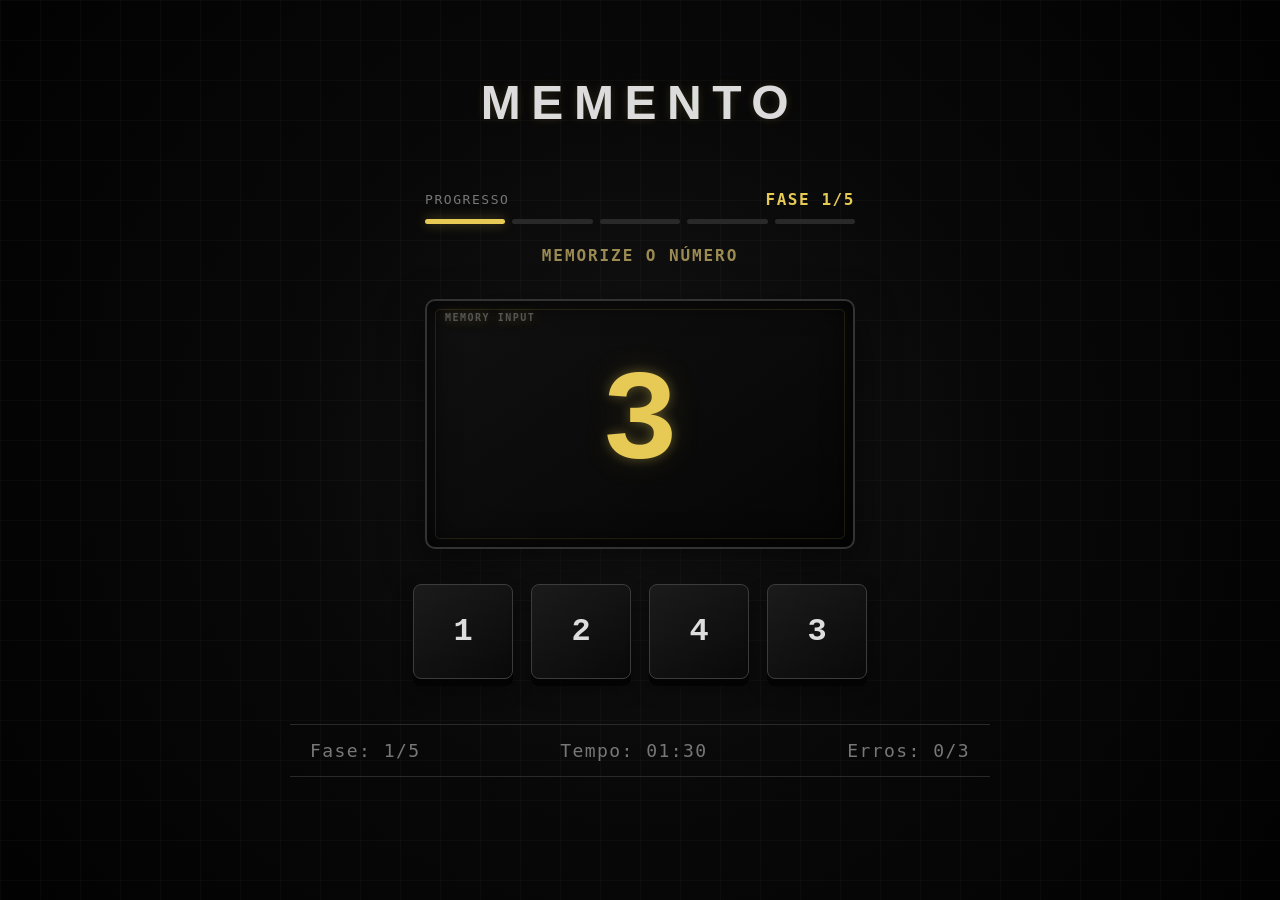
==== jogo.html @ ed1f8654 "barra de progresso das fases adicionado e bugs visuais corrigidos" ====
<!DOCTYPE html>
<html lang="pt-BR">
<head>
    <meta charset="UTF-8">
    <meta name="viewport" content="width=device-width, initial-scale=1.0">
    <title>MEMENTO — Jogo</title>
    <link rel="stylesheet" href="css/style.css">
</head>
<body>
    <main class="screen game-screen">

        <h1 class="game-title">MEMENTO</h1>

        <!-- PROGRESSO DAS FASES -->
        <section class="phase-progress" aria-label="Progresso do jogo">
            <div class="phase-heading">
                <span>PROGRESSO</span>
                <strong id="fase-destaque">FASE 1/5</strong>
            </div>

            <div class="phase-track" id="progresso-fases">
                <span class="phase-segment active"></span>
                <span class="phase-segment"></span>
                <span class="phase-segment"></span>
                <span class="phase-segment"></span>
                <span class="phase-segment"></span>
            </div>
        </section>

        <!-- FEEDBACK VISUAL -->
        <div id="feedback-jogo"
             class="game-feedback"
             role="status"
             aria-live="polite">
            PREPARE-SE
        </div>

        <!-- DISPLAY PRINCIPAL -->
        <div id="numero-display" class="display">1</div>

        <!-- BOTÕES -->
        <div class="buttons">
            <button class="number-button" type="button">1</button>
            <button class="number-button" type="button">2</button>
            <button class="number-button" type="button">3</button>
            <button class="number-button" type="button">4</button>
        </div>

        <!-- INFORMAÇÕES -->
        <div class="game-info">
            <span id="fase">Fase: 1/5</span>
            <span id="timer">Tempo: 01:30</span>
            <span id="erros">Erros: 0/3</span>
        </div>

    </main>

    <script src="js/jogo.js"></script>
</body>
</html>
---- css/style.css ----
* {
    box-sizing: border-box;
}

html,
body {
    margin: 0;
    min-height: 100%;
}

body {
    min-height: 100vh;
    background:
        radial-gradient(
            circle at center,
            #151515 0%,
            #080808 45%,
            #020202 100%
        );
    color: #f2f2f2;
    font-family:
        "Segoe UI",
        Arial,
        Helvetica,
        sans-serif;
}


/*ESTRUTURA PRINCIPAL*/

.screen {
    min-height: 100vh;
    width: 100%;

    display: flex;
    flex-direction: column;
    align-items: center;

    position: relative;
    overflow: hidden;

    padding: 30px 20px;
}


/*Grade no fundo*/

.screen::before {
    content: "";

    position: absolute;
    inset: 0;

    background-image:
        linear-gradient(
            rgba(255, 255, 255, 0.025) 1px,
            transparent 1px
        ),
        linear-gradient(
            90deg,
            rgba(255, 255, 255, 0.025) 1px,
            transparent 1px
        );

    background-size: 40px 40px;

    pointer-events: none;
}


/*MENU PRINCIPAL*/

.title,
.game-title,
.result-title,
.rank-title {

    font-family:
        "Segoe UI",
        Arial,
        sans-serif;

    font-weight: 800;

    letter-spacing: 0.22em;

    text-transform: uppercase;

    text-shadow:
        0 0 10px rgba(230, 202, 85, 0.15);

    position: relative;
    z-index: 1;
}


.title {

    font-size: clamp(48px, 8vw, 92px);

    line-height: 1;

    margin:
        14vh
        0
        0;

    color: #eeeeee;
}


/* Linha decorativa abaixo do título */

.title::after {

    content: "";

    display: block;

    width: 70%;

    height: 2px;

    margin:
        18px
        auto
        0;

    background:
        linear-gradient(
            90deg,
            transparent,
            #e6ca55,
            transparent
        );
}


/*VERSÃO*/

.version {

    position: absolute;

    top: 35px;
    right: 50px;

    color: #666;

    font-family:
        monospace;

    font-size: 14px;

    letter-spacing: 0.15em;

    z-index: 2;
}


/*MENU*/

.menu {

    display: flex;

    flex-direction: column;

    align-items: center;

    gap: 18px;

    margin-top: 80px;

    position: relative;

    z-index: 2;
}


.menu a,
.action {

    min-width: 240px;

    padding:
        16px
        30px;

    border: 1px solid #333;

    background:
        linear-gradient(
            180deg,
            #161616,
            #0b0b0b
        );

    color: #cfcfcf;

    text-decoration: none;

    text-align: center;

    font-family: monospace;

    font-size: 20px;

    font-weight: bold;

    letter-spacing: 0.18em;

    cursor: pointer;

    transition:
        transform .2s ease,
        color .2s ease,
        border-color .2s ease,
        box-shadow .2s ease,
        background .2s ease;
}


.menu a:hover,
.action:hover {

    color: #e6ca55;

    border-color: #e6ca55;

    background:
        linear-gradient(
            180deg,
            #1d1b13,
            #0d0d0d
        );

    transform:
        translateY(-3px);

    box-shadow:
        0 8px 25px rgba(230, 202, 85, 0.12);
}


.menu a:active,
.action:active {

    transform:
        translateY(2px);

    box-shadow:
        none;
}


/*FOOTER*/

.footer {

    position: absolute;

    bottom: 25px;

    color: #444;

    font-family: monospace;

    font-size: 12px;

    letter-spacing: 0.08em;

    text-align: center;

    z-index: 2;
}


/*JOGO*/

.game-title {

    font-size:
        clamp(28px, 4vw, 48px);

    margin-top: 5vh;

    color: #dcdcdc;
}


/*DISPLAY PRINCIPAL*/

.display {

    width:
        min(430px, 75vw);

    height:
        min(250px, 35vh);

    min-width: 260px;

    min-height: 170px;

    margin-top: 45px;

    display: flex;

    align-items: center;

    justify-content: center;

    position: relative;

    background:
        linear-gradient(
            145deg,
            #111,
            #050505
        );

    border:
        2px solid #333;

    border-radius: 10px;

    color: #e6ca55;

    font-family:
        "Courier New",
        monospace;

    font-size:
        clamp(80px, 10vw, 130px);

    font-weight: bold;

    text-shadow:
        0 0 12px rgba(230, 202, 85, 0.35),
        0 0 35px rgba(230, 202, 85, 0.12);

    box-shadow:
        inset 0 0 30px rgba(0, 0, 0, 0.9),
        0 15px 40px rgba(0, 0, 0, 0.5);
}


/*Reflexo interno do display*/

.display::before {

    content: "";

    position: absolute;

    inset: 8px;

    border:
        1px solid rgba(230, 202, 85, 0.12);

    border-radius: 5px;

    pointer-events: none;
}


/*Pequeno indicador superior*/

.display::after {

    content: "MEMORY INPUT";

    position: absolute;

    top: 12px;
    left: 18px;

    color: #555;

    font-family: monospace;

    font-size: 10px;

    letter-spacing: 0.15em;
}


/*BOTÕES*/

.buttons {

    display: grid;

    grid-template-columns:
        repeat(4, 1fr);

    gap: 18px;

    margin-top: 35px;

    position: relative;

    z-index: 2;
}


.number-button {

    width: 100px;

    height: 95px;

    border:
        1px solid #3c3c3c;

    border-radius: 8px;

    background:
        linear-gradient(
            145deg,
            #1b1b1b,
            #090909
        );

    color: #ddd;

    font-family:
        "Courier New",
        monospace;

    font-size: 32px;

    font-weight: bold;

    cursor: pointer;

    box-shadow:
        0 7px 0 #030303,
        0 10px 20px rgba(0, 0, 0, 0.4);

    transition:
        transform .1s ease,
        color .2s ease,
        border-color .2s ease,
        background .2s ease,
        box-shadow .1s ease;
}


/* Hover */

.number-button:hover {

    color: #e6ca55;

    border-color: #e6ca55;

    background:
        linear-gradient(
            145deg,
            #222015,
            #0b0b0b
        );

    box-shadow:
        0 7px 0 #030303,
        0 0 20px rgba(230, 202, 85, 0.12);
}


/* Botão pressionado */

.number-button:active {

    transform:
        translateY(7px);

    box-shadow:
        0 0 0 #030303;
}


/*INFORMAÇÕES DO JOGO*/

.game-info {

    width:
        min(700px, 90vw);

    display: flex;

    justify-content: space-between;

    margin-top: 45px;

    padding:
        15px
        20px;

    border-top:
        1px solid #292929;

    border-bottom:
        1px solid #292929;

    color: #777;

    font-family:
        monospace;

    font-size:
        clamp(14px, 2vw, 18px);

    letter-spacing: 0.08em;

    position: relative;

    z-index: 2;
}


/*Valores importantes ficam mais visíveis*/

#fase,
#timer,
#erros {

    white-space: nowrap;
}


/*TELAS DE RESULTADO*/

.result-title {

    font-size:
        clamp(42px, 6vw, 70px);

    margin-top: 12vh;
}


.highlight {

    color: #e6ca55;

    font-family: monospace;

    font-size:
        clamp(28px, 4vw, 48px);

    margin-top: 60px;

    text-shadow:
        0 0 15px rgba(230, 202, 85, 0.2);
}


.result-text {

    color: #aaa;

    font-family: monospace;

    font-size:
        clamp(18px, 3vw, 28px);

    margin-top: 15px;
}


/*PLAYERS / RANKING*/

.players {

    margin-top: 50px;

    display: flex;

    flex-direction: column;

    gap: 25px;

    font-family: monospace;

    font-size:
        clamp(18px, 3vw, 28px);
}


.players label {

    display: flex;

    align-items: center;

    gap: 12px;
}


.players input {

    width: 230px;

    border: 0;

    border-bottom:
        1px solid #555;

    outline: 0;

    background:
        transparent;

    color: #fff;

    font-family: monospace;

    font-size: 20px;

    padding:
        8px
        3px;

    transition:
        border-color .2s ease,
        box-shadow .2s ease;
}


.players input:focus {

    border-color: #e6ca55;

    box-shadow:
        0 4px 10px rgba(230, 202, 85, 0.08);
}


.action {

    margin-top: 60px;
}


/*DERROTA*/

.reason {

    color: #aaa;

    font-family: monospace;

    font-size:
        clamp(18px, 3vw, 30px);

    margin-top: 70px;

    text-align: center;
}


.defeat-action {

    margin-top: 100px;
}


/* =========================================================
   RANKING
   ========================================================= */

.rank-title {

    font-size:
        clamp(42px, 6vw, 70px);

    margin-top: 10vh;
}


.top10 {

    margin-top: 50px;

    width:
        min(850px, 90vw);

    display: grid;

    grid-template-columns:
        1fr 1fr;

    column-gap: 80px;

    row-gap: 10px;

    font-family: monospace;

    font-size:
        clamp(16px, 2.4vw, 22px);
}


.top10 div {

    padding:
        10px
        15px;

    border-bottom:
        1px solid #1e1e1e;

    color: #888;
}


.top10 div:first-child {

    color: #e6ca55;

    border-color:
        rgba(230, 202, 85, 0.3);
}


.rank-action {

    margin-top: 40px;
}


/* =========================================================
   ANIMAÇÕES
   ========================================================= */


/*
   Pequena entrada do display
*/

.display {

    animation:
        displayAppear .5s ease;
}


@keyframes displayAppear {

    from {

        opacity: 0;

        transform:
            scale(.96);

    }

    to {

        opacity: 1;

        transform:
            scale(1);

    }
}


/*
   Entrada dos botões
*/

.number-button {

    animation:
        buttonAppear .4s ease backwards;
}


.number-button:nth-child(1) {
    animation-delay: .05s;
}

.number-button:nth-child(2) {
    animation-delay: .10s;
}

.number-button:nth-child(3) {
    animation-delay: .15s;
}

.number-button:nth-child(4) {
    animation-delay: .20s;
}


@keyframes buttonAppear {

    from {

        opacity: 0;

        transform:
            translateY(10px);

    }

    to {

        opacity: 1;

        transform:
            translateY(0);

    }
}


/* =========================================================
   RESPONSIVIDADE
   ========================================================= */

@media (max-width: 700px) {

    .screen {

        padding:
            20px
            15px;
    }


    /* Menu */

    .version {

        top: 20px;

        right: 20px;

        font-size: 11px;
    }


    .title {

        margin-top: 16vh;

        font-size:
            clamp(40px, 12vw, 65px);

        letter-spacing:
            0.15em;
    }


    .menu {

        margin-top: 65px;

        width: 100%;
    }


    .menu a,
    .action {

        width: 85vw;

        max-width: 320px;

        font-size: 17px;

        padding:
            14px
            20px;
    }


    .footer {

        width: 90vw;

        bottom: 18px;

        font-size: 10px;
    }


    /* Jogo */

    .game-title {

        margin-top: 35px;

        font-size: 28px;

        letter-spacing:
            0.16em;
    }


    .display {

        width: 85vw;

        height: 190px;

        min-width: 0;

        min-height: 0;

        margin-top: 35px;

        font-size:
            clamp(75px, 22vw, 110px);
    }


    .buttons {

        width: 90vw;

        max-width: 360px;

        grid-template-columns:
            repeat(2, 1fr);

        gap: 12px;

        margin-top: 25px;
    }


    .number-button {

        width: 100%;

        height: 75px;

        font-size: 27px;
    }


    .game-info {

        width: 90vw;

        margin-top: 35px;

        padding:
            12px
            8px;

        font-size: 12px;

        gap: 8px;
    }


    /* Resultados */

    .result-title {

        margin-top: 10vh;

        text-align: center;
    }


    .highlight {

        margin-top: 40px;

        text-align: center;
    }


    .result-text {

        text-align: center;
    }


    .players {

        font-size: 18px;
    }


    .players input {

        width: 170px;

        font-size: 17px;
    }


    /* Ranking */

    .rank-title {

        margin-top: 10vh;

        text-align: center;
    }


    .top10 {

        grid-template-columns: 1fr;

        width: 90vw;

        font-size: 16px;

        row-gap: 5px;
    }

}


/* =========================================================
   TELAS MUITO PEQUENAS
   ========================================================= */

@media (max-width: 380px) {

    .display {

        height: 160px;
    }


    .number-button {

        height: 65px;

        font-size: 24px;
    }


    .game-info {

        font-size: 10px;
    }

}

/* CORES DO TOP 3 DO RANKING */

.top10 .primeiro {
    color: #e6ca55;
    border-color: rgba(230, 202, 85, 0.3);
}

.top10 .segundo {
    color: #b8b8b8;
    border-color: rgba(184, 184, 184, 0.3);
}

.top10 .terceiro {
    color: #cd7f32;
    border-color: rgba(205, 127, 50, 0.3);
}


/* ORGANIZAÇÃO DAS LINHAS DO RANKING */

.top10 .ranking-item {
    display: grid;
    grid-template-columns: 45px minmax(0, 1fr) 70px;
    align-items: center;
    gap: 12px;
    padding: 12px 15px;
    width: 100%;
}

.top10 .ranking-item span:nth-child(1) {
    text-align: left;
    white-space: nowrap;
}

.top10 .ranking-item span:nth-child(2) {
    text-align: left;
    overflow-wrap: anywhere;
}

.top10 .ranking-item span:nth-child(3) {
    text-align: right;
    white-space: nowrap;
    font-variant-numeric: tabular-nums;
}

/* Em telas pequenas, manter os três campos alinhados */

@media (max-width: 700px) {
    .top10 .ranking-item {
        grid-template-columns: 35px minmax(0, 1fr) 60px;
        gap: 8px;
        padding: 12px 8px;
        font-size: 14px;
    }
}


/* =========================================
   MEMENTO — FEEDBACK E PROGRESSO
   ========================================= */

.game-screen {
    isolation: isolate;
}

/* Progresso das fases */
.phase-progress {
    width: min(430px, 85vw);
    margin-top: 28px;
    position: relative;
    z-index: 2;
}

.phase-heading {
    display: flex;
    align-items: center;
    justify-content: space-between;
    gap: 12px;
    margin-bottom: 10px;
    font-family: monospace;
    font-size: 13px;
    letter-spacing: 0.12em;
    color: #777;
}

.phase-heading strong {
    color: #e6ca55;
    font-size: 16px;
}

.phase-track {
    display: grid;
    grid-template-columns: repeat(5, 1fr);
    gap: 7px;
}

.phase-segment {
    height: 5px;
    border-radius: 10px;
    background: #292929;
    transition: background .3s ease, box-shadow .3s ease;
}

.phase-segment.active {
    background: #8d7935;
}

.phase-segment.current {
    background: #e6ca55;
    box-shadow: 0 0 12px rgba(230, 202, 85, .35);
}

/* Mensagem de feedback */
.game-feedback {
    width: min(560px, 90vw);
    min-height: 28px;
    margin-top: 22px;
    margin-bottom: -20px;
    text-align: center;
    font-family: monospace;
    font-size: clamp(12px, 1.5vw, 16px);
    font-weight: bold;
    letter-spacing: .12em;
    color: #9b8b53;
    position: relative;
    z-index: 2;
    transition: color .2s ease, text-shadow .2s ease;
}

.game-feedback.acerto {
    color: #8fe0a1;
    text-shadow: 0 0 14px rgba(90, 220, 120, .3);
    animation: feedbackPop .3s ease;
}

.game-feedback.erro {
    color: #ff7777;
    text-shadow: 0 0 14px rgba(255, 60, 60, .3);
    animation: feedbackShake .3s ease;
}

.game-feedback.reinicio {
    color: #e6ca55;
    text-shadow: 0 0 12px rgba(230, 202, 85, .2);
    animation: feedbackPop .3s ease;
}

/* Número central: tamanho mais consistente no PC */
#numero-display.display {
    font-size: clamp(100px, 10vw, 150px) !important;
    line-height: 1;
    flex-shrink: 0;
    transition: border-color .2s ease, color .2s ease;
}

#numero-display.display.display-success {
    border-color: #65bd79;
    color: #9be8a9;
    box-shadow: inset 0 0 30px rgba(0, 0, 0, .9),
                0 0 24px rgba(80, 220, 110, .12);
}

#numero-display.display.display-error {
    border-color: #bd5050;
    color: #ff7777;
    animation: displayShake .3s ease;
}

/* Botões bloqueados durante o feedback */
.number-button:disabled {
    cursor: wait;
    opacity: .65;
}

@keyframes feedbackPop {
    from {
        opacity: .4;
        transform: scale(.96);
    }
    to {
        opacity: 1;
        transform: scale(1);
    }
}

@keyframes feedbackShake {
    0%, 100% { transform: translateX(0); }
    25% { transform: translateX(-4px); }
    75% { transform: translateX(4px); }
}

@keyframes displayShake {
    0%, 100% { transform: translateX(0); }
    25% { transform: translateX(-3px); }
    75% { transform: translateX(3px); }
}

/* Ajustes para celulares */
@media (max-width: 700px) {
    .phase-progress {
        margin-top: 24px;
    }

    .game-feedback {
        margin-top: 18px;
        margin-bottom: -18px;
        min-height: 30px;
        letter-spacing: .05em;
    }

    #numero-display.display {
        font-size: clamp(75px, 22vw, 110px) !important;
    }
}

/* Telas muito pequenas */
@media (max-width: 380px) {
    .phase-heading {
        font-size: 11px;
    }

    .phase-heading strong {
        font-size: 14px;
    }

    .game-feedback {
        font-size: 11px;
    }

    #numero-display.display {
        font-size: 75px !important;
    }
}

/* Respeitar preferência por menos animação */
@media (prefers-reduced-motion: reduce) {
    .game-feedback,
    #numero-display.display,
    .phase-segment {
        animation: none !important;
        transition: none !important;
    }
}
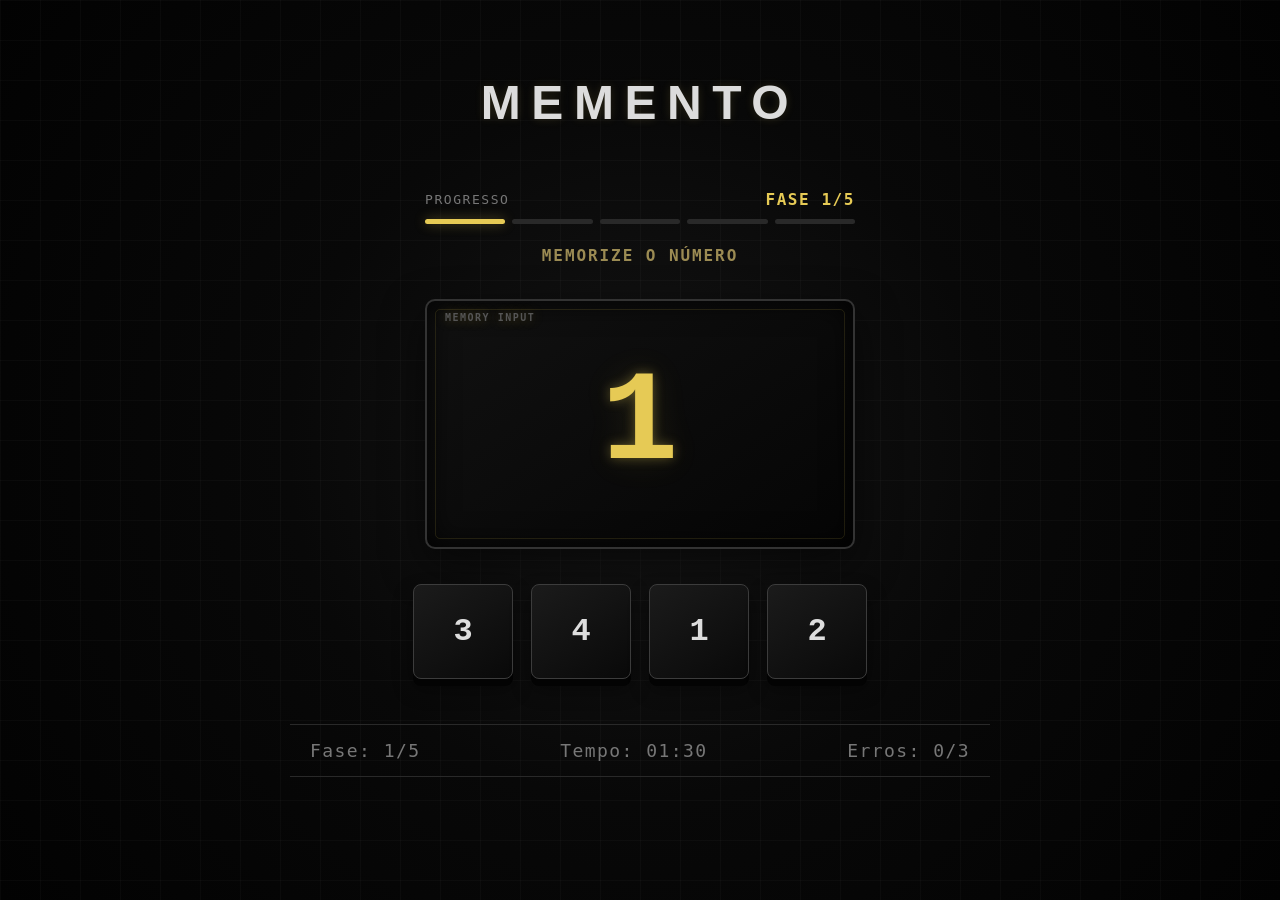
==== commit 7633410f: "improve reading" ====
--- a/jogo.html
+++ b/jogo.html
@@ -5,6 +5,7 @@
     <meta charset="UTF-8">
     <meta name="viewport" content="width=device-width, initial-scale=1.0">
     <title>MEMENTO — Jogo</title>
+    <link rel="shortcut icon" href="assets/icone/MEMENTO.ico" type="image/x-icon">
     <link rel="stylesheet" href="css/style.css">
 </head>
 <body>
